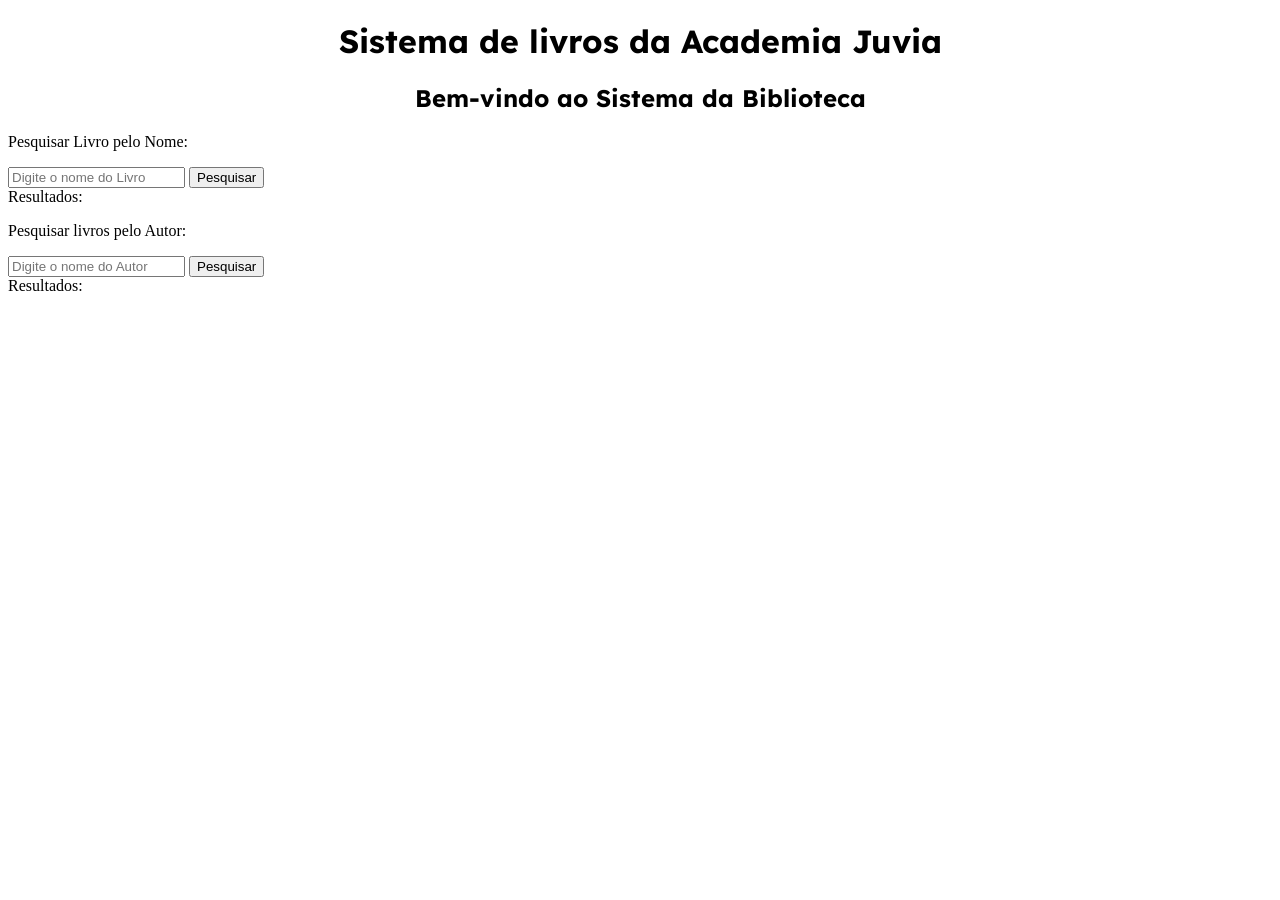
==== wwwroot/index.html @ e3b6ea4b "Commit Inicial" ====
<!DOCTYPE html>
<html lang="pt-br">
<head>
    <meta charset="UTF-8">
    <title>Biblioteca Juvia</title>
    <link rel="stylesheet" href="style.css">
    <link rel="preconnect" href="https://fonts.googleapis.com">
    <link rel="preconnect" href="https://fonts.gstatic.com" crossorigin>
    <link href="https://fonts.googleapis.com/css2?family=Bebas+Neue&family=Lexend:wght@100..900&family=Poppins:ital,wght@0,100;0,200;0,300;0,400;0,500;0,600;0,700;0,800;0,900;1,100;1,200;1,300;1,400;1,500;1,600;1,700;1,800;1,900&family=Roboto:ital,wght@0,100..900;1,100..900&display=swap" rel="stylesheet">
    <script src="script.js" defer></script>
</head>
<body>
    <div class="tittle">
        <h1>Sistema de livros da Academia Juvia</h1>
        <h2>Bem-vindo ao Sistema da Biblioteca</h2>
    </div>

    
    <form onsubmit="porNome(event)">
        <div id="livroNome">
            <div>
                <p>Pesquisar Livro pelo Nome:</p>
                <input type="text" id="name" placeholder="Digite o nome do Livro" required>
                <button type="submit">Pesquisar</button>
            </div>
            <div>Resultados:
            <div id="resultado" style="display:grid; grid-template-columns: repeat(3, 1fr); gap: 10px;"></div>
            </div>
        </div>
    </form>

     <form onsubmit="porAutor(event)">
        <div id="livroAutor">
            <div>
                <p>Pesquisar livros pelo Autor:</p>
                <input type="text" id="autorName" placeholder="Digite o nome do Autor" required>
                <button type="submit">Pesquisar</button>
            </div>
            <div>Resultados:
            <div id="resultadoAutor" style="display:grid; grid-template-columns: repeat(3, 1fr); gap: 10px;"></div>
            </div>
        </div>
    </form>
</body>
</html>
---- wwwroot/style.css ----
.tittle {
    font-family: "Lexend", sans-serif;
    font-optical-sizing: auto;
    text-align: center;
    width: 100%;
    max-width: 1200px;
    margin: 0 auto;
    padding: 0 auto;
}
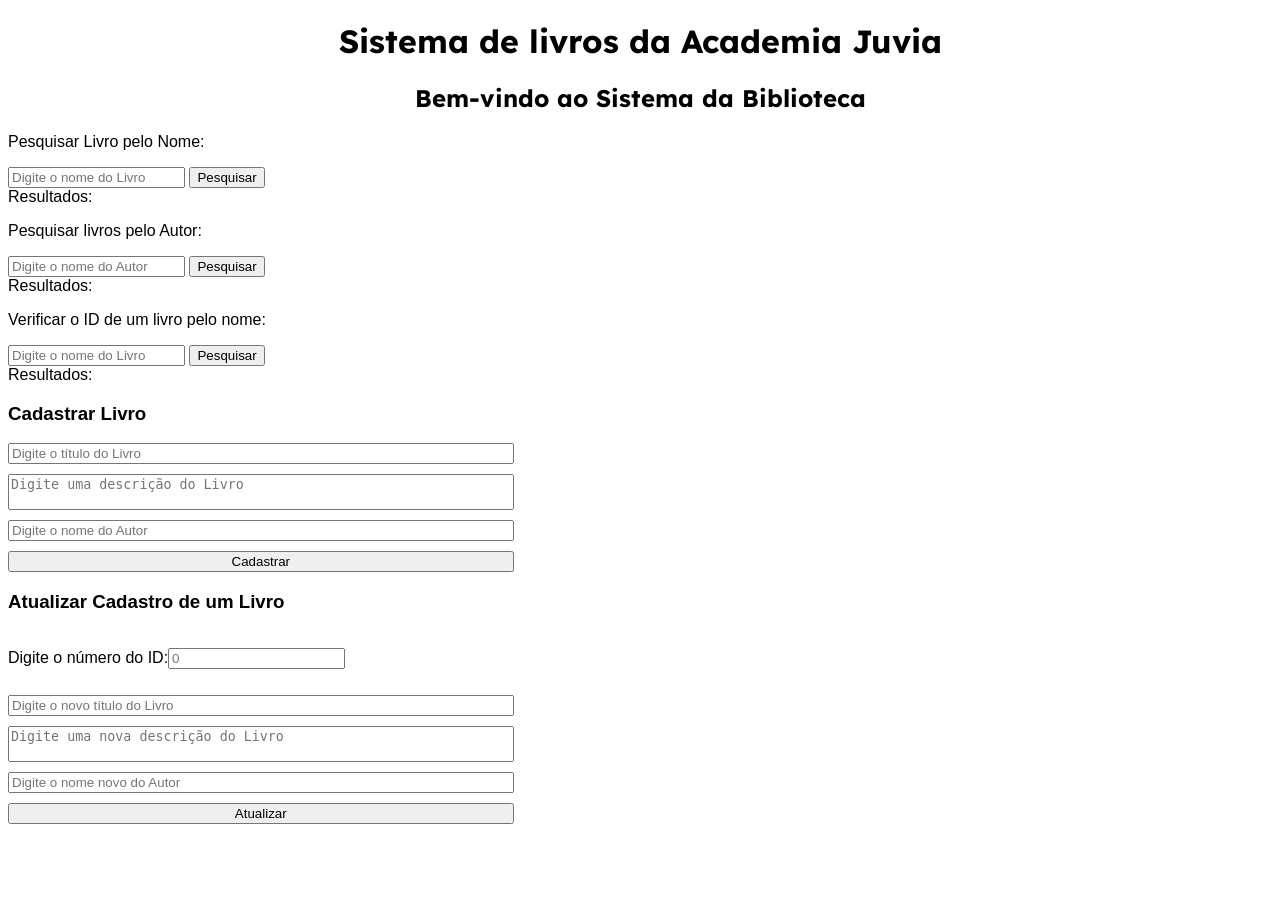
==== commit f7eb7343: "Criação do sistema de cadastro, sistema de atualização e retorno de mensagens de erros em todos os s" ====
--- a/wwwroot/index.html
+++ b/wwwroot/index.html
@@ -15,31 +15,79 @@
         <h2>Bem-vindo ao Sistema da Biblioteca</h2>
     </div>
 
-    
-    <form onsubmit="porNome(event)">
-        <div id="livroNome">
-            <div>
-                <p>Pesquisar Livro pelo Nome:</p>
-                <input type="text" id="name" placeholder="Digite o nome do Livro" required>
-                <button type="submit">Pesquisar</button>
+    <section id="pesquisaNome">
+        <form onsubmit="porNome(event)">
+            <div id="livroNome">
+                <div>
+                    <p>Pesquisar Livro pelo Nome:</p>
+                    <input type="text" id="name" placeholder="Digite o nome do Livro" required>
+                    <button type="submit">Pesquisar</button>
+                </div>
+                <div>Resultados:
+                <div id="resultado" style="display:grid; grid-template-columns: repeat(3, 1fr); gap: 10px;"></div>
+                </div>
             </div>
-            <div>Resultados:
-            <div id="resultado" style="display:grid; grid-template-columns: repeat(3, 1fr); gap: 10px;"></div>
+        </form>
+    </section>
+    <section id="pesquisaAutor">
+        <form onsubmit="porAutor(event)">
+            <div id="livroAutor">
+                <div>
+                    <p>Pesquisar livros pelo Autor:</p>
+                    <input type="text" id="autorName" placeholder="Digite o nome do Autor" required>
+                    <button type="submit">Pesquisar</button>
+                </div>
+                <div>Resultados:
+                <div id="resultadoAutor" style="display:grid; grid-template-columns: repeat(3, 1fr); gap: 10px;"></div>
+                </div>
             </div>
+        </form>
+    </section>
+
+    <section id="pesquisarID">
+        <form onsubmit="buscarID(event)">
+            <div id="livroId">
+                <div>
+                    <p>Verificar o ID de um livro pelo nome:</p>
+                    <input type="text" id="idName" placeholder="Digite o nome do Livro" required>
+                    <button type="submit">Pesquisar</button>
+                </div>
+                <div>Resultados:
+                <div id="resultadoId" style="display:grid; grid-template-columns: repeat(3, 1fr); gap: 10px;"></div>
+                </div>
+            </div>
+        </form>
+    </section>
+
+    <section id="cadastrar">
+        <div>
+            <h3>Cadastrar Livro</h3>
+            <form onsubmit="cadastrar(event)">
+                <div class="cadastro">
+                <input id="title" type="text" placeholder="Digite o título do Livro" required>
+                <textarea id="desc" placeholder="Digite uma descrição do Livro" required style="resize: none;"></textarea>
+                <input id="nomeAutor" type="text" placeholder="Digite o nome do Autor" required>
+                <button type="submit">Cadastrar</button>
+                </div>
+            </form>
         </div>
-    </form>
+    </section>
 
-     <form onsubmit="porAutor(event)">
-        <div id="livroAutor">
-            <div>
-                <p>Pesquisar livros pelo Autor:</p>
-                <input type="text" id="autorName" placeholder="Digite o nome do Autor" required>
-                <button type="submit">Pesquisar</button>
-            </div>
-            <div>Resultados:
-            <div id="resultadoAutor" style="display:grid; grid-template-columns: repeat(3, 1fr); gap: 10px;"></div>
-            </div>
+    <section id="atualizar">
+        <div>
+            <h3>Atualizar Cadastro de um Livro</h3>
+            <form onsubmit="atualizar(event)">
+                <div class="cadastro">
+                <p>Digite o número do ID:<input id="idOld" type="number" placeholder="0" required onchange="checkID(this)"></p>   
+                <input id="titleNew" type="text" placeholder="Digite o novo título do Livro" required>
+                <textarea id="descNew" placeholder="Digite uma nova descrição do Livro" required style="resize: none;"></textarea>
+                <input id="nomeAutorNew" type="text" placeholder="Digite o nome novo do Autor" required>
+                <button type="submit">Atualizar</button>
+                </div>
+            </form>
         </div>
-    </form>
+    </section>
+
+
 </body>
 </html>
--- a/wwwroot/style.css
+++ b/wwwroot/style.css
@@ -2,8 +2,21 @@
     font-family: "Lexend", sans-serif;
     font-optical-sizing: auto;
     text-align: center;
+    align-items: center;
     width: 100%;
     max-width: 1200px;
     margin: 0 auto;
     padding: 0 auto;
+}
+
+body{
+    font-family: Verdana, Geneva, Tahoma, sans-serif;
+}
+
+.cadastro{
+    display:flex;
+    flex-direction: column;
+    justify-items: left;
+    width: 40%;
+    gap: 10px;
 }
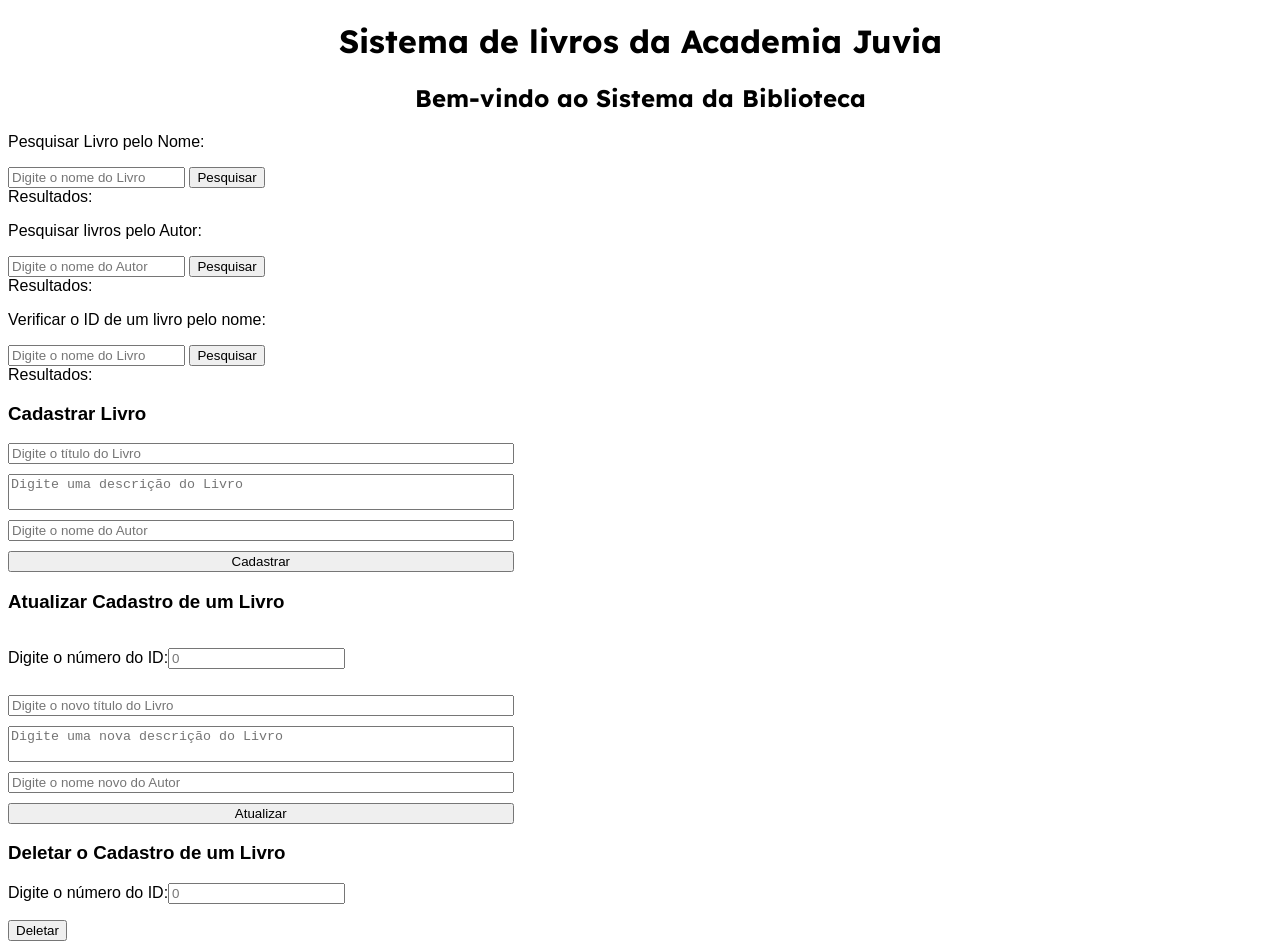
==== commit 54f04b13: "Aprimoramento do sistema de de atualização de cadastro, e criação do comando Delete." ====
--- a/wwwroot/index.html
+++ b/wwwroot/index.html
@@ -88,6 +88,21 @@
         </div>
     </section>
 
+    <section id="deletar">
+        <div>
+            <h3>Deletar o Cadastro de um Livro</h3>
+            <form onsubmit="deletar(event)">
+            <div id="livroDel">
+                <div>
+                    <p>Digite o número do ID:<input id="idDel" type="number" placeholder="0" required onchange="confirmID(this)"></p>   
+                     <div id="demDel" style="display:grid; grid-template-columns: repeat(3, 1fr); gap: 10px;"></div>
+                    <button type="submit">Deletar</button>
+                </div>
+            </div>
+        </form>
+        </div>
+    </section>
+
 
 </body>
 </html>
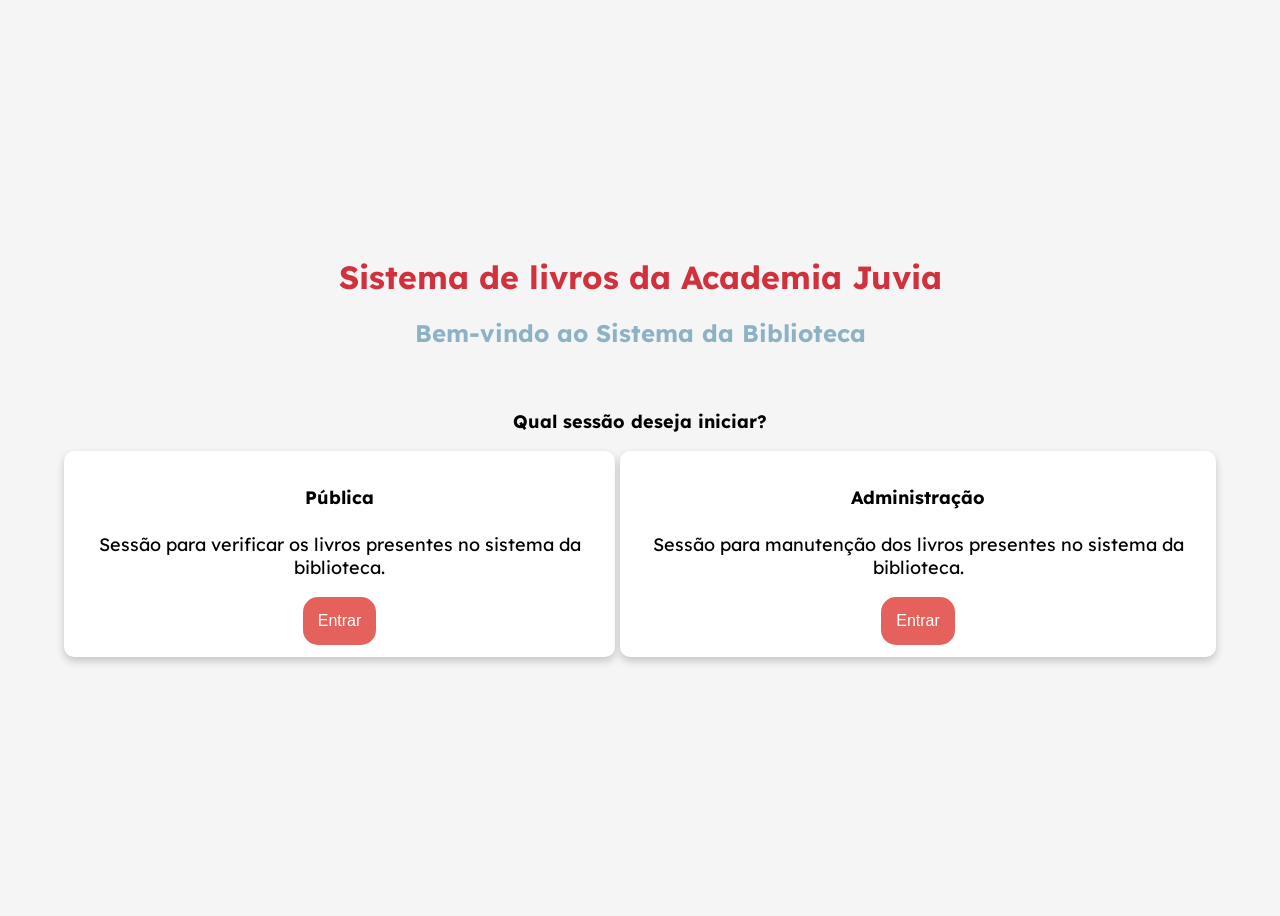
==== commit cf19898d: "Divisão dos comandos em diferentes páginas, melhoria da Interface" ====
--- a/wwwroot/index.html
+++ b/wwwroot/index.html
@@ -10,99 +10,26 @@
     <script src="script.js" defer></script>
 </head>
 <body>
-    <div class="tittle">
-        <h1>Sistema de livros da Academia Juvia</h1>
-        <h2>Bem-vindo ao Sistema da Biblioteca</h2>
+    <div class="inicial">
+        <div class="title">
+            <h1 style="color: #d1313d;">Sistema de livros da Academia Juvia</h1>
+            <h2 style="color: #8eb2c5;">Bem-vindo ao Sistema da Biblioteca</h2>
+            <div class="menu">
+            <p><b>Qual sessão deseja iniciar?</b></p>
+            <div style="display: flex; gap: 5px;">
+                <a class="card" href="public.html">
+                    <h4><b>Pública</b></h4> 
+                    <p>Sessão para verificar os livros presentes no sistema da biblioteca.</p>
+                    <button class="button">Entrar</button>
+                </a>
+                <a class="card" href="admin.html">
+                    <h4><b>Administração</b></h4> 
+                    <p>Sessão para manutenção dos livros presentes no sistema da biblioteca.</p>
+                    <button class="button">Entrar</button>
+                </a>
+            </div>
+        </div>
+        </div>
     </div>
-
-    <section id="pesquisaNome">
-        <form onsubmit="porNome(event)">
-            <div id="livroNome">
-                <div>
-                    <p>Pesquisar Livro pelo Nome:</p>
-                    <input type="text" id="name" placeholder="Digite o nome do Livro" required>
-                    <button type="submit">Pesquisar</button>
-                </div>
-                <div>Resultados:
-                <div id="resultado" style="display:grid; grid-template-columns: repeat(3, 1fr); gap: 10px;"></div>
-                </div>
-            </div>
-        </form>
-    </section>
-    <section id="pesquisaAutor">
-        <form onsubmit="porAutor(event)">
-            <div id="livroAutor">
-                <div>
-                    <p>Pesquisar livros pelo Autor:</p>
-                    <input type="text" id="autorName" placeholder="Digite o nome do Autor" required>
-                    <button type="submit">Pesquisar</button>
-                </div>
-                <div>Resultados:
-                <div id="resultadoAutor" style="display:grid; grid-template-columns: repeat(3, 1fr); gap: 10px;"></div>
-                </div>
-            </div>
-        </form>
-    </section>
-
-    <section id="pesquisarID">
-        <form onsubmit="buscarID(event)">
-            <div id="livroId">
-                <div>
-                    <p>Verificar o ID de um livro pelo nome:</p>
-                    <input type="text" id="idName" placeholder="Digite o nome do Livro" required>
-                    <button type="submit">Pesquisar</button>
-                </div>
-                <div>Resultados:
-                <div id="resultadoId" style="display:grid; grid-template-columns: repeat(3, 1fr); gap: 10px;"></div>
-                </div>
-            </div>
-        </form>
-    </section>
-
-    <section id="cadastrar">
-        <div>
-            <h3>Cadastrar Livro</h3>
-            <form onsubmit="cadastrar(event)">
-                <div class="cadastro">
-                <input id="title" type="text" placeholder="Digite o título do Livro" required>
-                <textarea id="desc" placeholder="Digite uma descrição do Livro" required style="resize: none;"></textarea>
-                <input id="nomeAutor" type="text" placeholder="Digite o nome do Autor" required>
-                <button type="submit">Cadastrar</button>
-                </div>
-            </form>
-        </div>
-    </section>
-
-    <section id="atualizar">
-        <div>
-            <h3>Atualizar Cadastro de um Livro</h3>
-            <form onsubmit="atualizar(event)">
-                <div class="cadastro">
-                <p>Digite o número do ID:<input id="idOld" type="number" placeholder="0" required onchange="checkID(this)"></p>   
-                <input id="titleNew" type="text" placeholder="Digite o novo título do Livro" required>
-                <textarea id="descNew" placeholder="Digite uma nova descrição do Livro" required style="resize: none;"></textarea>
-                <input id="nomeAutorNew" type="text" placeholder="Digite o nome novo do Autor" required>
-                <button type="submit">Atualizar</button>
-                </div>
-            </form>
-        </div>
-    </section>
-
-    <section id="deletar">
-        <div>
-            <h3>Deletar o Cadastro de um Livro</h3>
-            <form onsubmit="deletar(event)">
-            <div id="livroDel">
-                <div>
-                    <p>Digite o número do ID:<input id="idDel" type="number" placeholder="0" required onchange="confirmID(this)"></p>   
-                     <div id="demDel" style="display:grid; grid-template-columns: repeat(3, 1fr); gap: 10px;"></div>
-                    <button type="submit">Deletar</button>
-                </div>
-            </div>
-        </form>
-        </div>
-    </section>
-
-
 </body>
 </html>
--- a/wwwroot/style.css
+++ b/wwwroot/style.css
@@ -1,4 +1,4 @@
-.tittle {
+.title {
     font-family: "Lexend", sans-serif;
     font-optical-sizing: auto;
     text-align: center;
@@ -9,8 +9,169 @@
     padding: 0 auto;
 }
 
+.inicial {
+    display:grid;
+    justify-content: center; 
+    align-items: center;     
+    height: 100vh;
+}
+
+.menu {
+    display: grid;
+    justify-items: center;
+    top: 50%;
+    left: 50%;
+    padding: 2%;
+    font-size:large;
+    margin: 0px;
+}
+
+.menu .button {
+    font-family: Verdana, Geneva, Tahoma, sans-serif !important; 
+    background-color: #e5625c;
+    border: none;
+    cursor: pointer;
+    color: white;
+    padding: 15px 15px;
+    font-size: 16px;
+    text-decoration: none;
+    display: inline-block;
+    margin: 0px 5px;
+    border-radius: 15px;
+}
+
+.menu .button:hover{
+    background-color: #f9bf76;
+}
+
+.card {
+    box-shadow: 0 4px 8px 0 rgba(0, 0, 4, 0.2);
+    background-color: white;
+    text-decoration: none;
+    color: black;
+    cursor: pointer;
+    padding: 1%;
+    transition: 0.5s;
+    border-radius: 10px;
+}
+
+.card:hover{
+    box-shadow: 0 4px 20px 10px #f9bf76;
+}
+
+.livroCard {
+    box-shadow: 0 0px 8px 0 #615375c4;
+    background-color: white;
+    text-decoration: none;
+    color: black;
+    padding: 3%;
+    transition: 0.5s;
+    border-radius: 10px;
+    border-left: 5px solid #d1313d;
+    transition: 0.5s;
+    animation-name: livroTran;
+    animation-duration: 1s;
+}
+
+.livroCard:hover{
+    transform: translateY(-5px)
+}
+
+@keyframes livroTran {
+  from {opacity: 0; transform: translateY(5px);}
+  to {opacity: 100;}
+}
+
+.returnB{
+    position: fixed;
+    top: 5%;
+    left: 2%;
+    font-family: Verdana, Geneva, Tahoma, sans-serif !important; 
+    font-size: 30px;
+    background-color: #f9bf76;
+    text-align: center;
+    box-shadow: 0 4px 8px 0 rgba(0, 0, 4, 0.2);
+    border: none;
+    border-radius: 5px;
+    cursor: pointer;
+    padding: 5px;
+    transition: 0.8s;
+}
+
+.returnB:hover{
+    background-color: #e5625c;
+    box-shadow: 0 4px 8px 10 rgba(0, 0, 4, 0.2);
+}
+
+.pesquisa{
+    display: flex;
+    justify-content: center;
+    align-items: stretch;
+    margin: 25px;
+    
+    font-family: Verdana, Geneva, Tahoma, sans-serif !important; 
+    font-size: 15px;
+}
+
+.pesquisa > p {
+    margin-right: 5px;
+}
+
+.pesquisa .dropdown:focus-within, .barra:focus-within, .button:focus-within{
+    box-shadow: 0 4px 8px 0 rgba(0, 0, 4, 0.2);
+}
+
+
+.pesquisa .dropdown{
+    font-family: Verdana, Geneva, Tahoma, sans-serif !important; 
+    font-size: 15px;
+    border: none;
+    border-top-left-radius: 5px;
+    border-bottom-left-radius: 5px;
+    background: #8eb2c56c;
+    padding: 2px;
+}
+
+.pesquisa .barra{
+    font-family: Verdana, Geneva, Tahoma, sans-serif !important; 
+    font-size: 15px;
+    border: none;
+    background: #8eb2c53d;
+    width: 60%;
+}
+
+.pesquisa .button{
+    font-family: Verdana, Geneva, Tahoma, sans-serif !important; 
+    font-size: 15px;
+    background-color: #f9bf76;
+    border: none;
+    border-top-right-radius: 5px;
+    border-bottom-right-radius: 5px;
+    cursor: pointer;
+    padding: 5px;
+}
+
+.searchForm{
+    display: grid;
+    position: relative;  
+    height: 100vh;  
+}
+
+.form{
+    position: absolute;
+    top: 50%;
+    left: 50%;
+    transform: translate(-50%, -50%);
+    width: 98%;
+    height: 98%;
+    border-radius: 10px;
+    background-color: white;
+    box-shadow: 0 4px 8px 0 rgba(0, 0, 4, 0.2);
+}
+
 body{
-    font-family: Verdana, Geneva, Tahoma, sans-serif;
+    font-family: Verdana, Geneva, Tahoma, sans-serif;    
+    background-color: whitesmoke;
 }
 
 .cadastro{
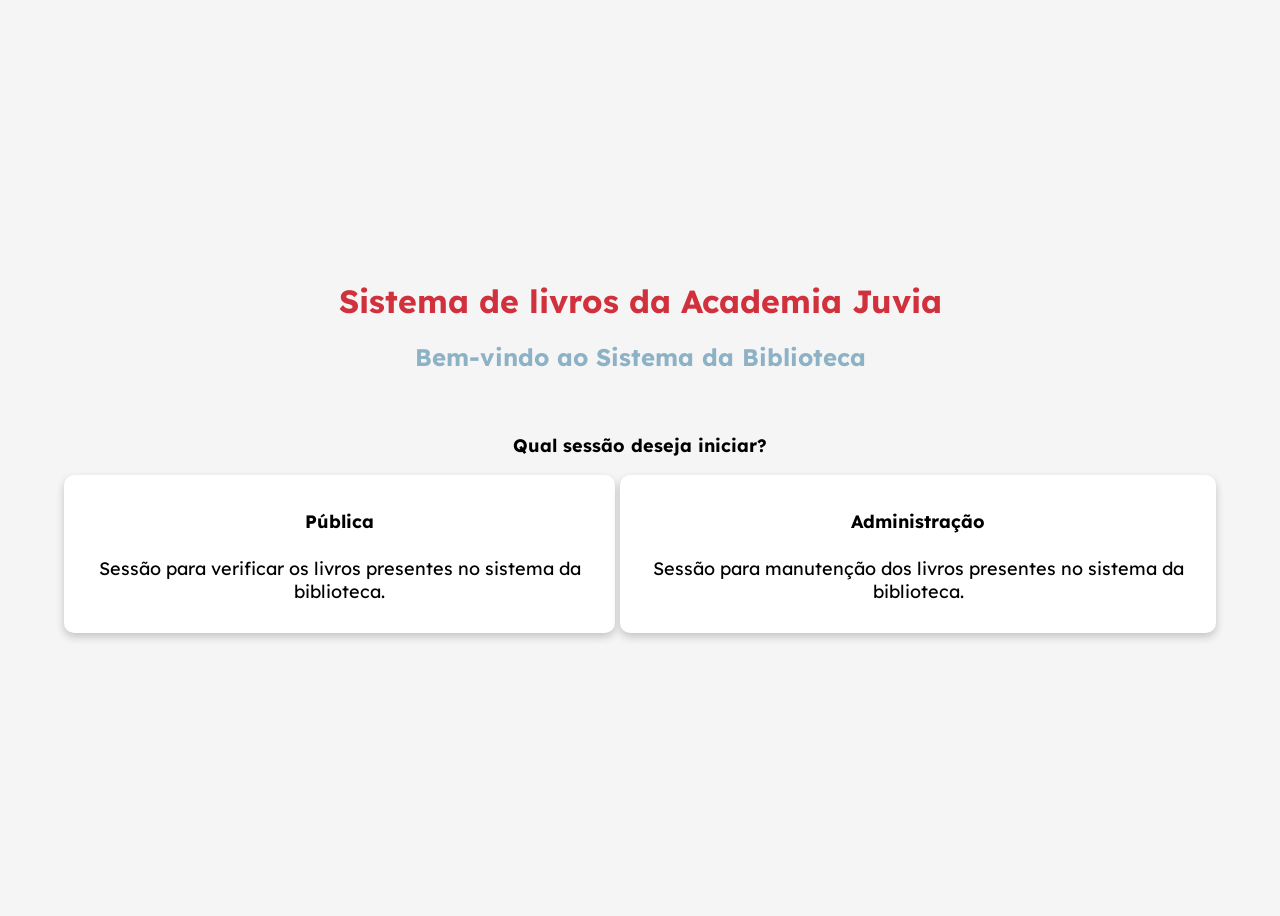
==== commit 125e4d73: "Finalização da Interface base, início da criação de um sistema de login" ====
--- a/wwwroot/index.html
+++ b/wwwroot/index.html
@@ -20,12 +20,10 @@
                 <a class="card" href="public.html">
                     <h4><b>Pública</b></h4> 
                     <p>Sessão para verificar os livros presentes no sistema da biblioteca.</p>
-                    <button class="button">Entrar</button>
                 </a>
                 <a class="card" href="admin.html">
                     <h4><b>Administração</b></h4> 
                     <p>Sessão para manutenção dos livros presentes no sistema da biblioteca.</p>
-                    <button class="button">Entrar</button>
                 </a>
             </div>
         </div>
--- a/wwwroot/style.css
+++ b/wwwroot/style.css
@@ -14,6 +14,8 @@
     justify-content: center; 
     align-items: center;     
     height: 100vh;
+    animation-name: livroTran;
+    animation-duration: 0.5s;
 }
 
 .menu {
@@ -59,7 +61,8 @@
     box-shadow: 0 4px 20px 10px #f9bf76;
 }
 
-.livroCard {
+.livroCard, .livroCardDel {
+    font-family: Verdana, Geneva, Tahoma, sans-serif;
     box-shadow: 0 0px 8px 0 #615375c4;
     background-color: white;
     text-decoration: none;
@@ -70,10 +73,20 @@
     border-left: 5px solid #d1313d;
     transition: 0.5s;
     animation-name: livroTran;
-    animation-duration: 1s;
-}
-
-.livroCard:hover{
+    animation-duration: 0.5s;
+}
+
+.livroCardDel {
+    display: grid;
+    box-shadow: 0 0px 8px 0 #615375c4;
+    background-color: antiquewhite;
+    color: black;
+    width: 30vw;
+    height: 30vh;
+    margin: 15px;
+}
+
+.livroCard:hover, .livroCardDel:hover{
     transform: translateY(-5px)
 }
 
@@ -83,7 +96,7 @@
 }
 
 .returnB{
-    position: fixed;
+    position: absolute;
     top: 5%;
     left: 2%;
     font-family: Verdana, Geneva, Tahoma, sans-serif !important; 
@@ -108,17 +121,24 @@
     justify-content: center;
     align-items: stretch;
     margin: 25px;
-    
-    font-family: Verdana, Geneva, Tahoma, sans-serif !important; 
-    font-size: 15px;
+    font-family: Verdana, Geneva, Tahoma, sans-serif !important; 
+    font-size: 15px;
+    animation-name: livroTran;
+    animation-duration: 1s;
 }
 
 .pesquisa > p {
     margin-right: 5px;
 }
 
-.pesquisa .dropdown:focus-within, .barra:focus-within, .button:focus-within{
-    box-shadow: 0 4px 8px 0 rgba(0, 0, 4, 0.2);
+.pesquisa .dropdown:focus-within, .barra:focus{
+    box-shadow: 0 0 8px 3px #8eb2c5;
+}
+
+.pesquisa .button:hover, .searchId .button:hover, .menuCadastro .button:hover, .menuAtualiza .button:hover{
+    background-color: #e5625c;
+    color: white;
+    box-shadow: 0 0 8px 3px #e5635caf;
 }
 
 
@@ -130,17 +150,19 @@
     border-bottom-left-radius: 5px;
     background: #8eb2c56c;
     padding: 2px;
-}
-
-.pesquisa .barra{
+    transition: 0.7s;
+}
+
+.pesquisa .barra {
     font-family: Verdana, Geneva, Tahoma, sans-serif !important; 
     font-size: 15px;
     border: none;
     background: #8eb2c53d;
-    width: 60%;
-}
-
-.pesquisa .button{
+    width: 60vw;
+    transition: 0.7s;
+}
+
+.pesquisa .button, .searchId .button{
     font-family: Verdana, Geneva, Tahoma, sans-serif !important; 
     font-size: 15px;
     background-color: #f9bf76;
@@ -149,21 +171,22 @@
     border-bottom-right-radius: 5px;
     cursor: pointer;
     padding: 5px;
+    transition: 0.4s;
 }
 
 .searchForm{
-    display: grid;
-    position: relative;  
-    height: 100vh;  
+    position: relative;
+    min-height: 100vh;  
+    display: flex;
+    justify-content: center;
 }
 
 .form{
-    position: absolute;
-    top: 50%;
-    left: 50%;
-    transform: translate(-50%, -50%);
+    position:relative;
+    bottom: 0;
     width: 98%;
-    height: 98%;
+    height: auto;
+    min-height: 92%;
     border-radius: 10px;
     background-color: white;
     box-shadow: 0 4px 8px 0 rgba(0, 0, 4, 0.2);
@@ -174,10 +197,257 @@
     background-color: whitesmoke;
 }
 
+.pesquisarID, .menuCadastro, .menuAtualiza, .menuDel {
+    display: none;
+    transition: 0.8s;
+}
+
+.menuLateral{
+    box-shadow: 0 4px 8px 5px rgba(0, 0, 4, 0.5);
+    position: fixed;
+    text-align: center;
+    height: 100vh;
+    left: 0;
+    background-color: #615375;
+    color: white;
+    padding: 0;
+    margin: 0;
+    border-top-right-radius: 20px;
+    transition: 0.5s;
+    z-index: 99;
+}
+
+.menuLateral > ul {
+    position: relative;
+    display: flex;
+    flex-direction: column;
+    justify-content: center;   
+    list-style: none;
+    gap: 15px;
+    margin: 0;
+    padding: 15px;
+}
+
+.menuLateral > ul > a > li {
+    font-size: 15px;
+    text-align: center;
+    padding: 15px;
+    border: 0.5px solid #8eb2c5;
+    border-radius: 10px;
+    cursor: pointer;
+    transition: 0.5s;
+}
+
+.menuLateral > ul > a > li:hover {
+    transform: scale(1.05);
+    background-color: #8eb2c5;
+}
+
+.active{
+    border-radius: 10px;
+    background-color: #8eb2c5;
+}
+
+.menuLateral > ul > a{
+    text-decoration: none;
+}
+
+.msgFundo {
+    position: absolute;
+    font-family: Verdana, Geneva, Tahoma, sans-serif !important; 
+    color: #8eb2c5;
+    left: 25vw;
+    top: 43vh;
+    cursor:default;
+    user-select: none;
+    animation-name: livroTran;
+    animation-duration: 1s;
+}
+
+.waitMsg {
+    position: absolute;
+    font-family: Verdana, Geneva, Tahoma, sans-serif !important; 
+    font-weight: bold;
+    color: #d1313d;
+    left: 5vw;
+    top: 25vh;
+    cursor:default;
+    user-select: none;
+    animation-name: livroTran;
+    animation-duration: 1.5s;
+}
+
+
+
+.pesquisarID {
+    position: relative;
+    left: 15vw;
+    margin: 15px;
+    width: 60vw;
+}
+
+.searchId{
+    display: flex;
+    align-items: stretch;
+    font-family: Verdana, Geneva, Tahoma, sans-serif !important; 
+    margin: 10px;
+    animation-name: livroTran;
+    animation-duration: 0.5s;
+}
+
+.searchId > p {
+    font-family: Verdana, Geneva, Tahoma, sans-serif !important; 
+    margin-right: 5px;
+}
+
+.searchId .barra{
+    font-family: Verdana, Geneva, Tahoma, sans-serif !important; 
+    font-size: 15px;
+    border: none;
+    background: #8eb2c53d;
+    width: 30vw;
+    transition: 0.7s;
+}
+
+.menuCadastro {
+    position: relative;
+    display: grid;
+    text-align: center;
+    left: 23vw;
+    top: 10vh;
+    width: 50vw;
+    height: 50vh;
+    border-left: 20px solid #8eb2c5;
+    box-shadow: 0 4px 8px 5px rgba(0, 0, 4, 0.5);
+    background-color: white;
+    padding: 15px;
+    border-radius: 20px;
+    animation-name: livroTran;
+    animation-duration: 0.5s;
+}
+
+.menuAtualiza{
+    position: relative;
+    display: grid;
+    text-align: center;
+    left: 23vw;
+    top: 5vh;
+    width: 50vw;
+    height: 65vh;
+    border-left: 20px solid #8eb2c5;
+    box-shadow: 0 4px 8px 5px rgba(0, 0, 4, 0.5);
+    background-color: white;
+    padding: 15px;
+    border-radius: 20px;
+    animation-name: livroTran;
+    animation-duration: 0.5s;
+}
+
+.menuDel{
+    position: relative;
+    display: grid;
+    text-align: center;
+    left: 23vw;
+    top: 5vh;
+    width: 50vw;
+    height: 65vh;
+    border-left: 20px solid #d1313d;
+    box-shadow: 0 4px 8px 5px rgba(0, 0, 4, 0.5);
+    background-color: white;
+    padding: 15px;
+    border-radius: 20px;
+    animation-name: livroTran;
+    animation-duration: 0.5s;
+}
+
+.menuCadastro .button, .menuAtualiza .button{
+    box-shadow: 0 4px 8px 0 rgba(0, 0, 4, 0.2);
+    font-family: Verdana, Geneva, Tahoma, sans-serif !important; 
+    position: absolute;
+    font-size: 20px;
+    right: 0;
+    bottom: 0;
+    margin: 30px;
+    background-color: #f9bf76;
+    border: none;
+    border-radius: 5px;
+    cursor: pointer;
+    padding: 15px;
+    transition: 0.4s;
+}
+
+.menuDel .button{
+    box-shadow: 0 4px 8px 0 rgba(0, 0, 4, 0.2);
+    font-family: Verdana, Geneva, Tahoma, sans-serif !important; 
+    position: absolute;
+    font-size: 20px;
+    right: 0;
+    bottom: 0;
+    margin: 30px;
+    color: white;
+    background-color: #d1313d;
+    border: none;
+    border-radius: 5px;
+    cursor: pointer;
+    padding: 15px;
+    transition: 0.4s;
+}
+
+.menuDel .barra{
+    font-family: Verdana, Geneva, Tahoma, sans-serif !important; 
+    font-size: 20px;
+    border: none;
+    border-radius: 15px;
+    padding: 10px;
+    background: #8eb2c53d;
+    transition: 0.6s;
+}
+
+.menuDel .button:hover{
+    background-color: #a3131d;
+}
+
 .cadastro{
-    display:flex;
-    flex-direction: column;
-    justify-items: left;
-    width: 40%;
-    gap: 10px;
-}+    position: relative;
+    display:grid;
+    margin: 20px;
+    gap: 30px;
+    width: auto;
+    height: fit-content;
+}
+
+.cadastro > p{
+    font-family: Verdana, Geneva, Tahoma, sans-serif !important; 
+    font-size: 20px;
+}
+
+.cadastro > input, .cadastro > p > input{
+    font-family: Verdana, Geneva, Tahoma, sans-serif !important; 
+    font-size: 20px;
+    border: none;
+    border-radius: 15px;
+    padding: 10px;
+    background: #8eb2c53d;
+    transition: 0.6s;
+}
+
+.cadastro > input:focus, .cadastro > p > input:focus, .searchId .barra:focus{
+    box-shadow: 0 0 8px 3px #8eb2c5;
+    background: #8eb2c573;
+}
+
+.cadastro > textarea{
+    font-family: Verdana, Geneva, Tahoma, sans-serif !important; 
+    font-size: 20px;
+    border: none;
+    border-radius: 15px;
+    padding: 10px;
+    background: #8eb2c53d;
+    transition: 0.6s;
+}
+
+.cadastro > textarea:focus{
+    box-shadow: 0 0 8px 3px #8eb2c5;
+    background: #8eb2c573;
+}
+
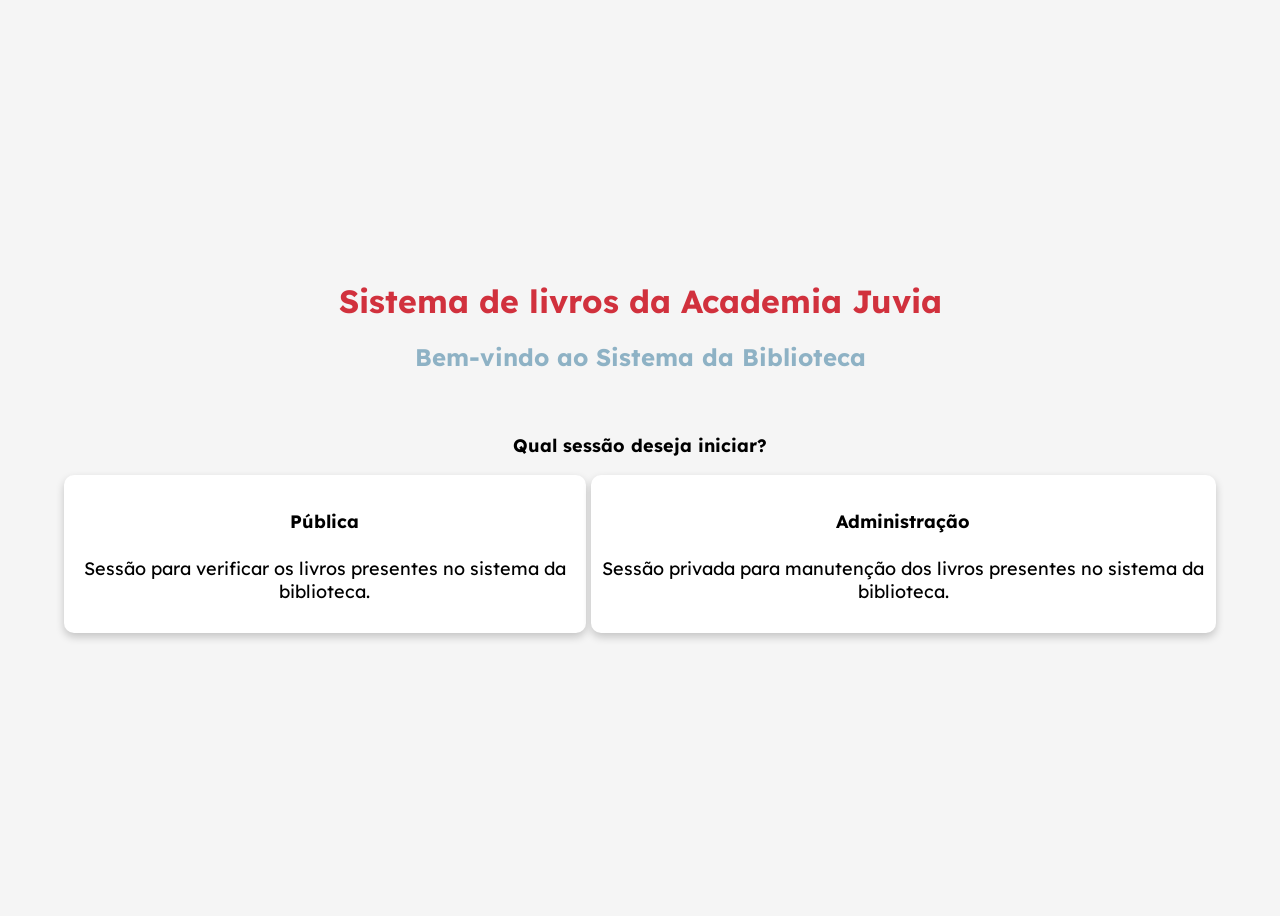
==== commit 35fa5ccf: "Melhoria do Sistema de Login com DTO e interface;" ====
--- a/wwwroot/index.html
+++ b/wwwroot/index.html
@@ -21,9 +21,9 @@
                     <h4><b>Pública</b></h4> 
                     <p>Sessão para verificar os livros presentes no sistema da biblioteca.</p>
                 </a>
-                <a class="card" href="admin.html">
+                <a class="card" href="login.html">
                     <h4><b>Administração</b></h4> 
-                    <p>Sessão para manutenção dos livros presentes no sistema da biblioteca.</p>
+                    <p>Sessão privada para manutenção dos livros presentes no sistema da biblioteca.</p>
                 </a>
             </div>
         </div>
--- a/wwwroot/style.css
+++ b/wwwroot/style.css
@@ -135,7 +135,7 @@
     box-shadow: 0 0 8px 3px #8eb2c5;
 }
 
-.pesquisa .button:hover, .searchId .button:hover, .menuCadastro .button:hover, .menuAtualiza .button:hover{
+.pesquisa .button:hover, .searchId .button:hover, .menuCadastro .button:hover, .menuAtualiza .button:hover, .menuLogin .button:hover{
     background-color: #e5625c;
     color: white;
     box-shadow: 0 0 8px 3px #e5635caf;
@@ -195,6 +195,10 @@
 body{
     font-family: Verdana, Geneva, Tahoma, sans-serif;    
     background-color: whitesmoke;
+}
+
+.login {
+    background-color: #615375;
 }
 
 .pesquisarID, .menuCadastro, .menuAtualiza, .menuDel {
@@ -277,8 +281,6 @@
     animation-duration: 1.5s;
 }
 
-
-
 .pesquisarID {
     position: relative;
     left: 15vw;
@@ -360,6 +362,73 @@
     animation-duration: 0.5s;
 }
 
+.menuLogin {
+    position: relative;
+    display: grid;
+    text-align: center;
+    left: 35vw;
+    top: 10vh;
+    width: 25vw;
+    height: 45vh;
+    font-family: Verdana, Geneva, Tahoma, sans-serif; 
+    border-left: 20px solid #d1313d;
+    box-shadow: 0 4px 8px 5px rgba(0, 0, 4, 0.5);
+    background-color: white;
+    padding: 15px;
+    border-radius: 20px;
+    animation-name: livroTran;
+    animation-duration: 0.5s;
+    transition: 0.8s;
+}
+
+.menuLogin .barra{
+    background-color: #8eb2c5a9;
+    font-family: Verdana, Geneva, Tahoma, sans-serif; 
+    font-size: 20px;
+    border: none;
+    border-radius: 15px;
+    padding: 10px;
+    transition: 0.6s;
+}
+
+.loginDados {
+    position: relative;
+    display:grid;
+    margin: 20px;
+    gap: 30px;
+    width: auto;
+    height: fit-content;
+}
+
+.menuLogin .button{
+    box-shadow: 0 4px 8px 0 rgba(0, 0, 4, 0.2);
+    font-family: Verdana, Geneva, Tahoma, sans-serif !important; 
+    position: absolute;
+    font-size: 20px;
+    right: 0;
+    bottom: 0;
+    margin: 30px;
+    background-color: #d1313d;
+    border: none;
+    border-radius: 5px;
+    cursor: pointer;
+    padding: 15px;
+    transition: 0.4s; 
+}
+
+.aviso {
+    position: absolute;
+    bottom: 3vh;
+    margin: 5px;
+}
+
+@keyframes shake {
+  0% { transform: translate(0, 0) rotate(0deg); }
+  25% { transform: translate(2px, -2px) rotate(2deg); }
+  75% { transform: translate(-2px, 2px) rotate(-2deg); }
+  100% { transform: translate(0, 0) rotate(0deg); }
+}
+
 .menuCadastro .button, .menuAtualiza .button{
     box-shadow: 0 4px 8px 0 rgba(0, 0, 4, 0.2);
     font-family: Verdana, Geneva, Tahoma, sans-serif !important; 
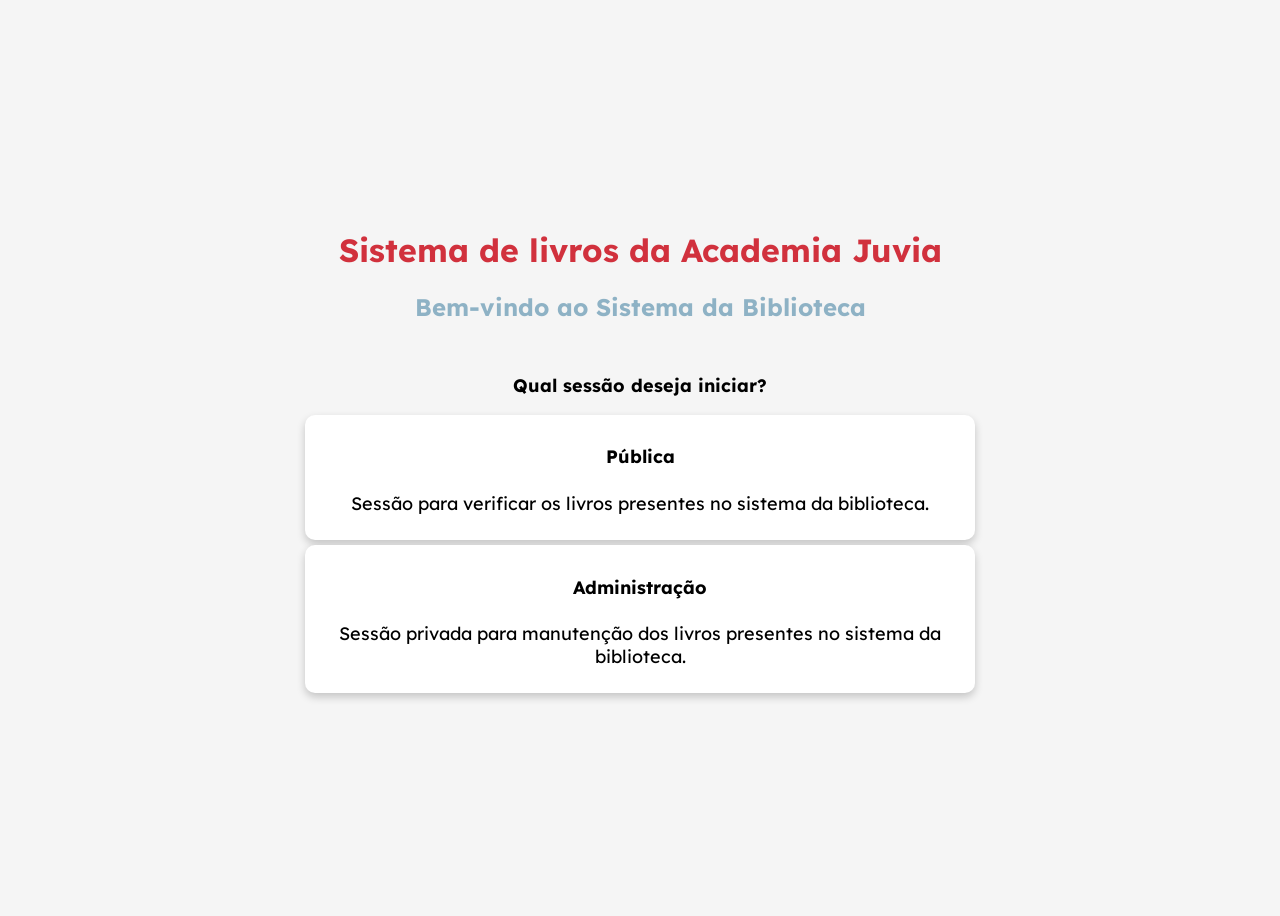
==== commit 944c3b48: "Criação do sistema de Tokens JWT, melhoria no sistema de login e interface de bloqueio de não autori" ====
--- a/wwwroot/index.html
+++ b/wwwroot/index.html
@@ -7,7 +7,6 @@
     <link rel="preconnect" href="https://fonts.googleapis.com">
     <link rel="preconnect" href="https://fonts.gstatic.com" crossorigin>
     <link href="https://fonts.googleapis.com/css2?family=Bebas+Neue&family=Lexend:wght@100..900&family=Poppins:ital,wght@0,100;0,200;0,300;0,400;0,500;0,600;0,700;0,800;0,900;1,100;1,200;1,300;1,400;1,500;1,600;1,700;1,800;1,900&family=Roboto:ital,wght@0,100..900;1,100..900&display=swap" rel="stylesheet">
-    <script src="script.js" defer></script>
 </head>
 <body>
     <div class="inicial">
@@ -16,7 +15,7 @@
             <h2 style="color: #8eb2c5;">Bem-vindo ao Sistema da Biblioteca</h2>
             <div class="menu">
             <p><b>Qual sessão deseja iniciar?</b></p>
-            <div style="display: flex; gap: 5px;">
+            <div style="display: grid; gap: 5px;">
                 <a class="card" href="public.html">
                     <h4><b>Pública</b></h4> 
                     <p>Sessão para verificar os livros presentes no sistema da biblioteca.</p>
--- a/wwwroot/style.css
+++ b/wwwroot/style.css
@@ -46,6 +46,54 @@
     background-color: #f9bf76;
 }
 
+.errorCard {
+    position: fixed;
+    z-index: 99;
+    display: grid;
+    text-align: center;
+    left: 75vh;
+    top: 15vw;
+    font-family: Verdana, Geneva, Tahoma, sans-serif; 
+    border-left: 20px solid #d1313d;
+    box-shadow: 0 4px 8px 5px rgba(0, 0, 4, 0.5);
+    background-color: white;
+    padding: 15px;
+    border-radius: 20px;
+    animation-name: shake;
+    animation-duration: 0.5s;
+    transition: 0.8s;
+}
+
+
+.errorCard .button{
+    box-shadow: 0 4px 8px 0 rgba(0, 0, 4, 0.2);
+    font-family: Verdana, Geneva, Tahoma, sans-serif !important; 
+    font-size: 20px;
+    margin: 30px;
+    color: white;
+    background-color: #d1313d;
+    border: none;
+    border-radius: 5px;
+    cursor: pointer;
+    padding: 15px;
+    transition: 0.4s;
+}
+
+.errorCard .button > a{
+    text-decoration: none;
+    color: white;
+}
+
+.ContentBlock{
+    position: fixed;
+    z-index: 98;
+    background-color: rgba(0, 0, 0, 0.658);
+    width: 150%;
+    height: 150%;
+    left: 0;
+    top: 0;
+}
+
 .card {
     box-shadow: 0 4px 8px 0 rgba(0, 0, 4, 0.2);
     background-color: white;
@@ -135,7 +183,7 @@
     box-shadow: 0 0 8px 3px #8eb2c5;
 }
 
-.pesquisa .button:hover, .searchId .button:hover, .menuCadastro .button:hover, .menuAtualiza .button:hover, .menuLogin .button:hover{
+.pesquisa .button:hover, .searchId .button:hover, .menuCadastro .button:hover, .menuAtualiza .button:hover, .menuLogin .button:hover, .errorCard .button:hover{
     background-color: #e5625c;
     color: white;
     box-shadow: 0 0 8px 3px #e5635caf;
@@ -218,7 +266,7 @@
     margin: 0;
     border-top-right-radius: 20px;
     transition: 0.5s;
-    z-index: 99;
+    z-index: 97;
 }
 
 .menuLateral > ul {
@@ -424,8 +472,9 @@
 
 @keyframes shake {
   0% { transform: translate(0, 0) rotate(0deg); }
-  25% { transform: translate(2px, -2px) rotate(2deg); }
-  75% { transform: translate(-2px, 2px) rotate(-2deg); }
+  25% { transform: translate(5px, -5px) rotate(2deg); }
+  50% { transform: translate(-5px, 5px) rotate(-2deg); }
+  75% { transform: translate(5px, -5px) rotate(2deg); }
   100% { transform: translate(0, 0) rotate(0deg); }
 }
 
